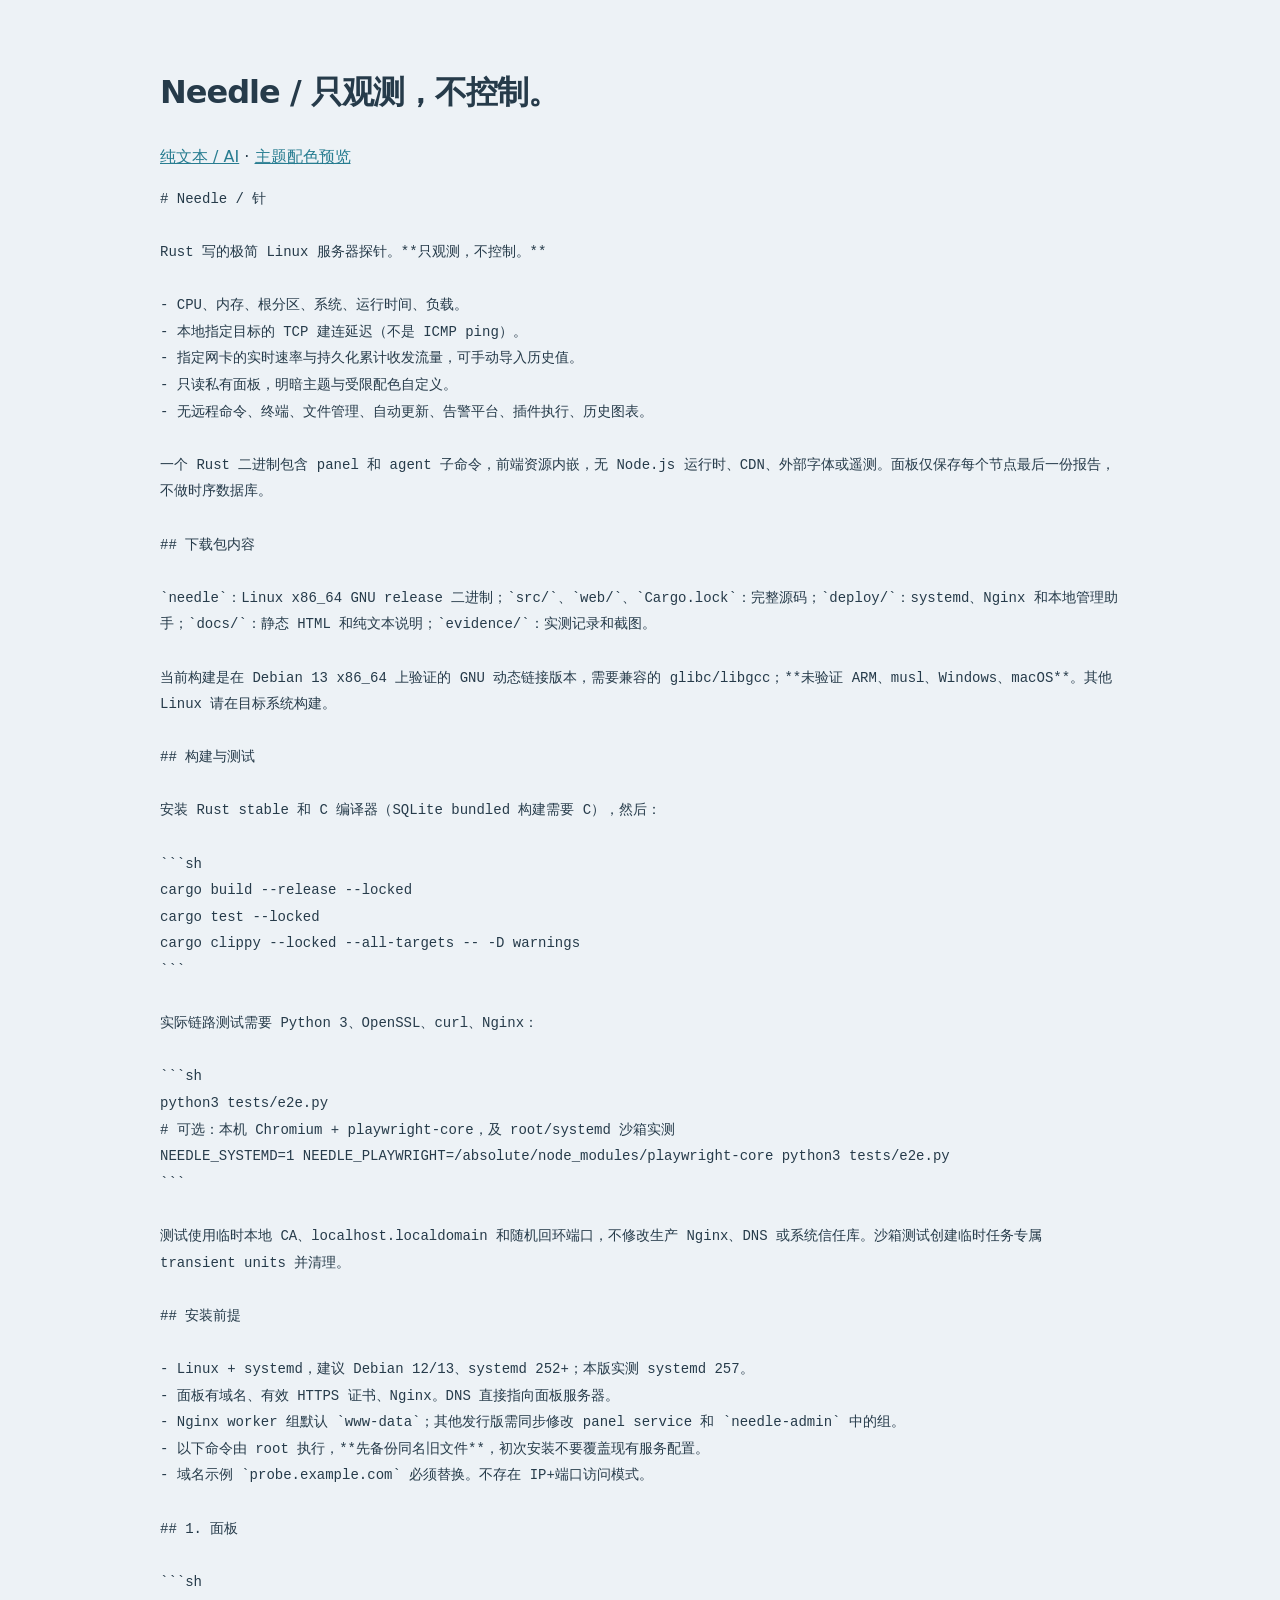
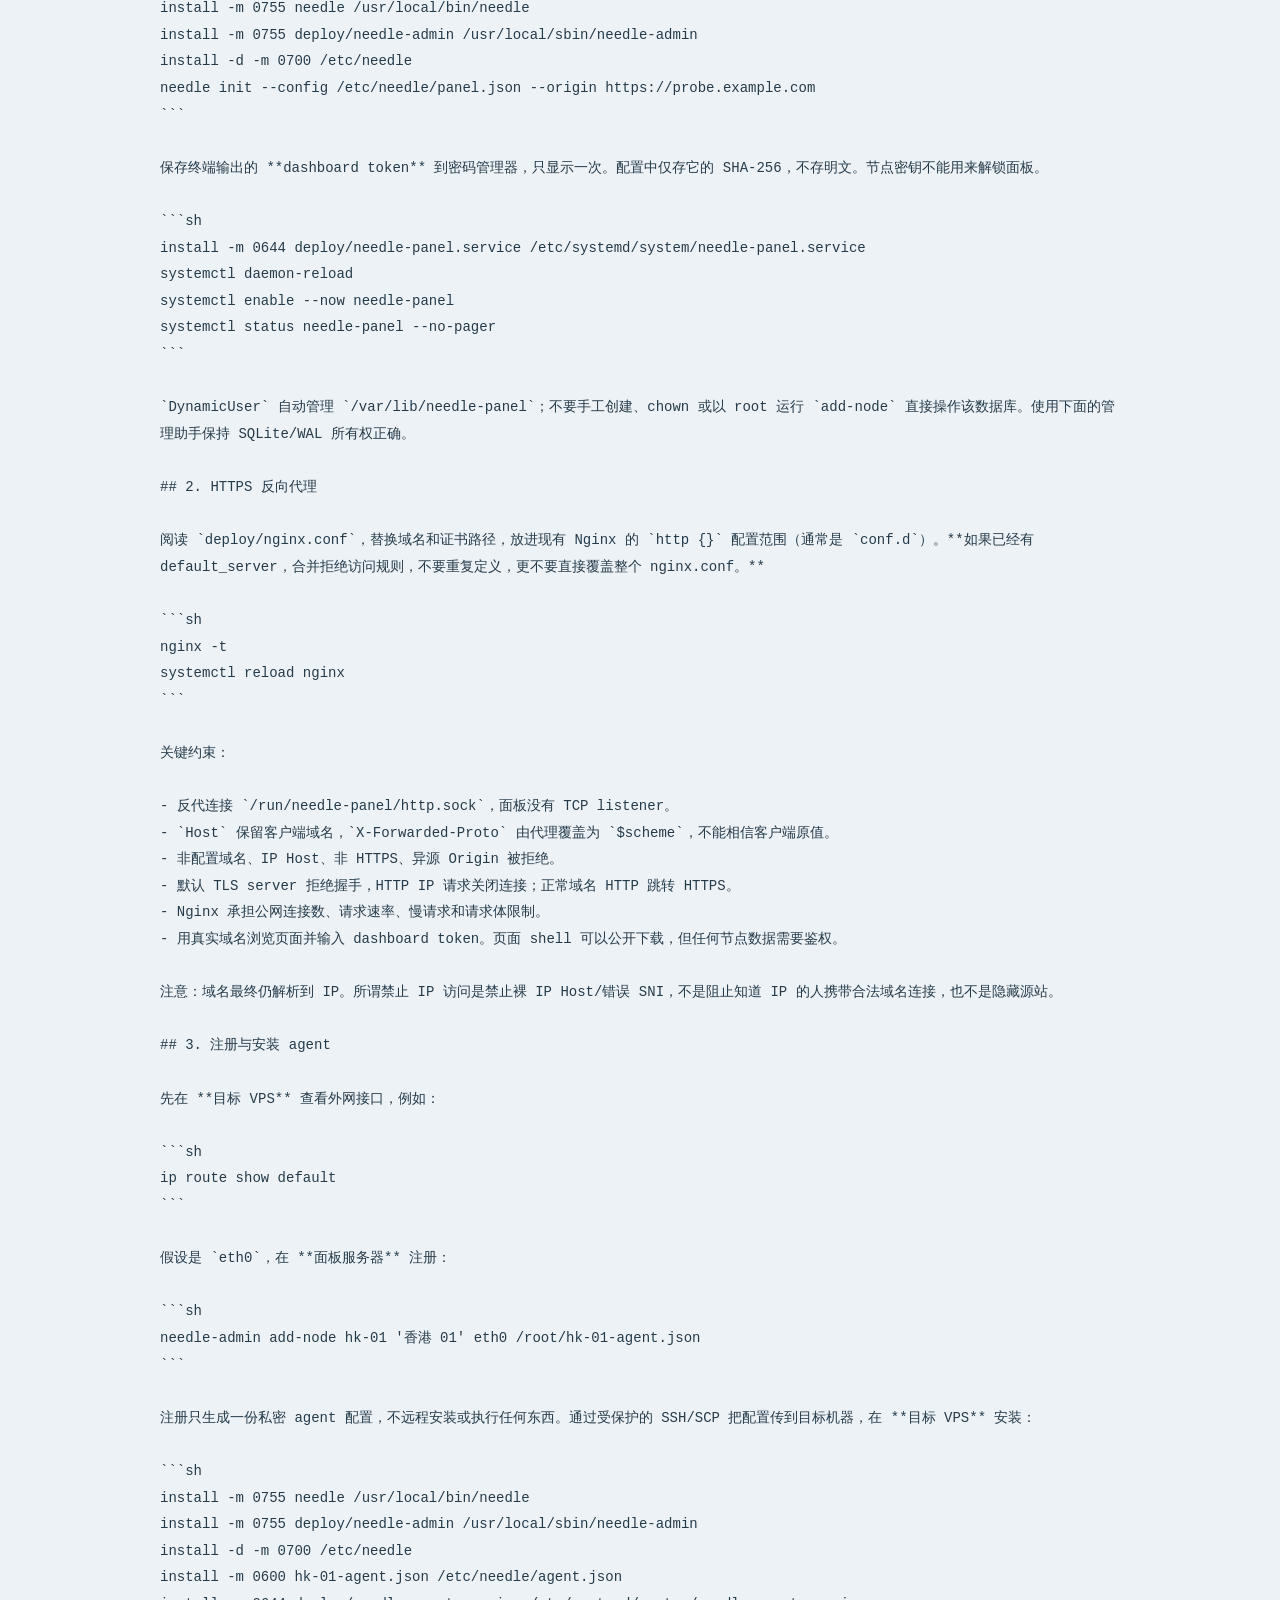
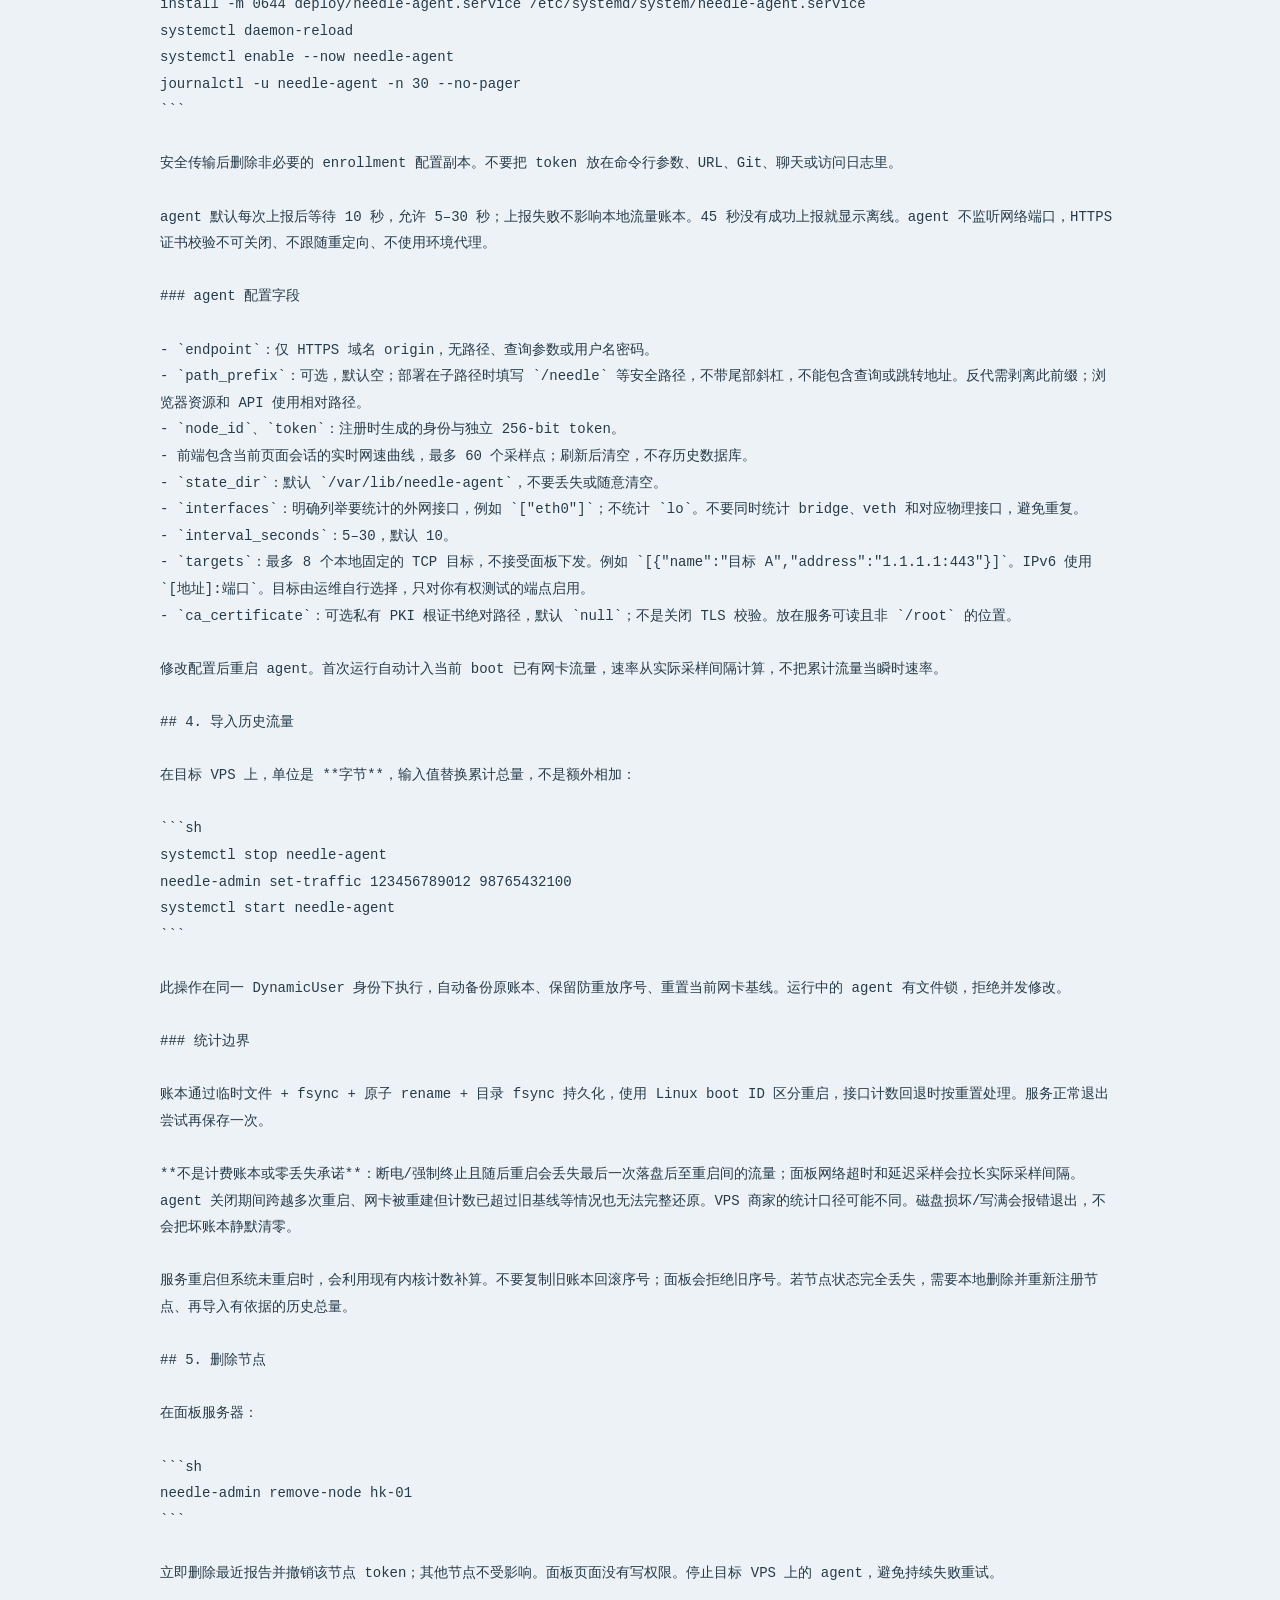
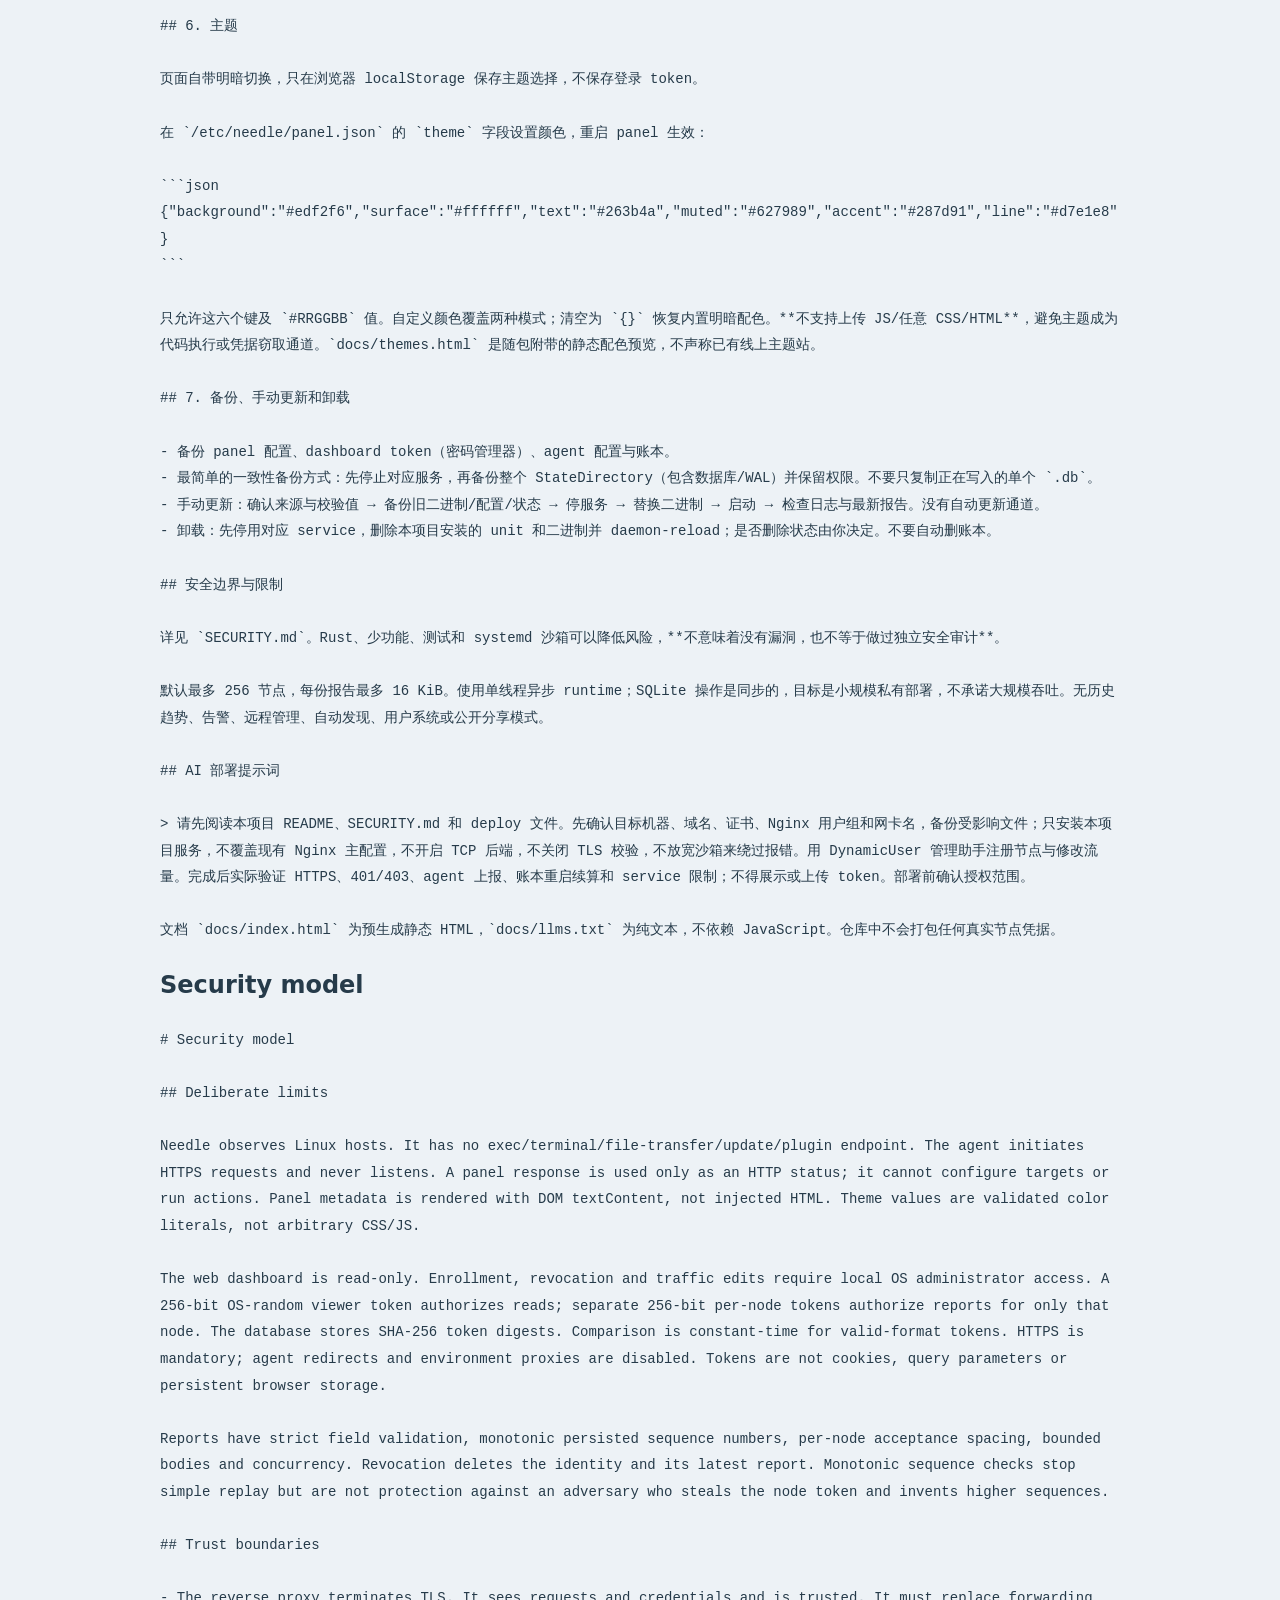
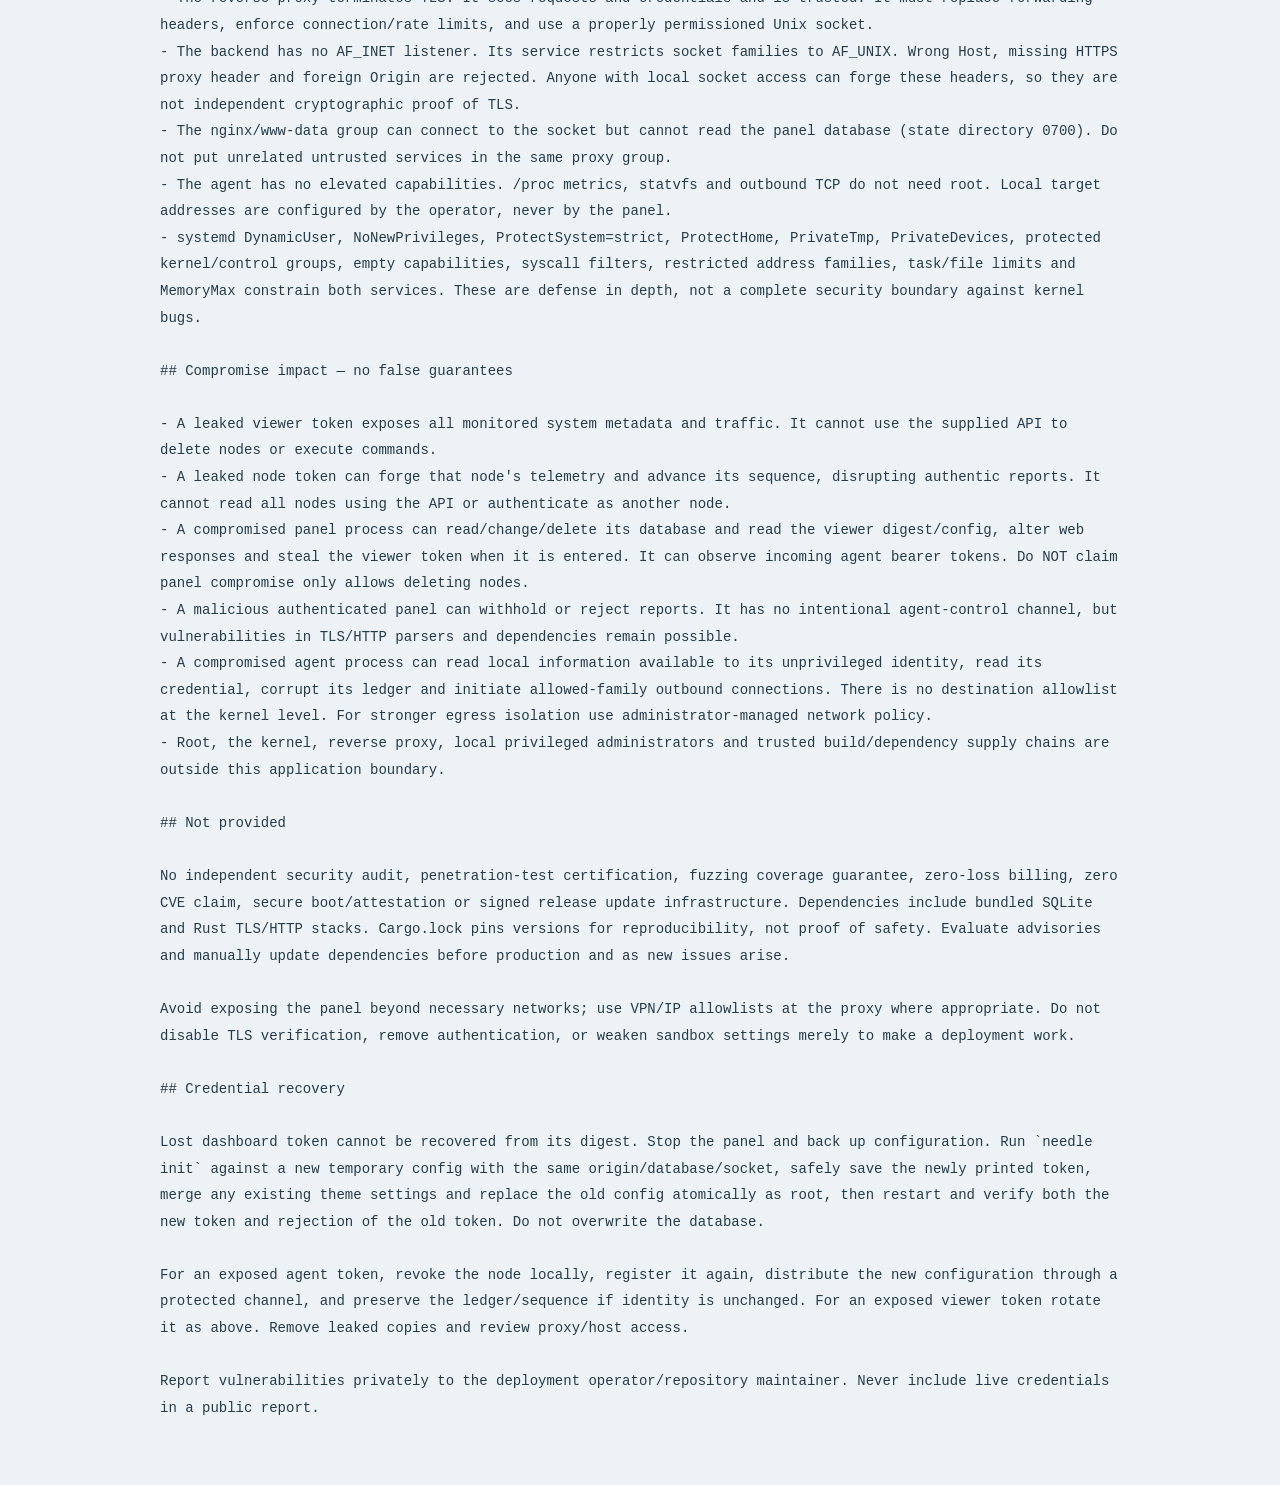
==== docs/index.html @ 9ba32860 "feat: build minimal Rust server monitoring panel and agent" ====
<!doctype html><html lang="zh-CN"><meta charset="utf-8"><meta name="viewport" content="width=device-width,initial-scale=1"><title>Needle / 文档</title><style>body{max-width:960px;margin:64px auto;padding:0 24px;background:#edf2f6;color:#263b4a;font:16px/1.8 system-ui}h1{letter-spacing:-1px}pre{white-space:pre-wrap;overflow-wrap:anywhere;font:14px/1.9 ui-monospace,monospace}a{color:#287d91}.palette{border:1px solid #d7e1e8;padding:24px;border-radius:12px;margin:24px 0}.swatches{display:flex;gap:8px;flex-wrap:wrap}.swatch{padding:20px;border-radius:6px;font:12px monospace}</style><h1>Needle / 只观测，不控制。</h1><nav><a href="llms.txt">纯文本 / AI</a> · <a href="themes.html">主题配色预览</a></nav><main><pre># Needle / 针

Rust 写的极简 Linux 服务器探针。**只观测，不控制。**

- CPU、内存、根分区、系统、运行时间、负载。
- 本地指定目标的 TCP 建连延迟（不是 ICMP ping）。
- 指定网卡的实时速率与持久化累计收发流量，可手动导入历史值。
- 只读私有面板，明暗主题与受限配色自定义。
- 无远程命令、终端、文件管理、自动更新、告警平台、插件执行、历史图表。

一个 Rust 二进制包含 panel 和 agent 子命令，前端资源内嵌，无 Node.js 运行时、CDN、外部字体或遥测。面板仅保存每个节点最后一份报告，不做时序数据库。

## 下载包内容

`needle`：Linux x86_64 GNU release 二进制；`src/`、`web/`、`Cargo.lock`：完整源码；`deploy/`：systemd、Nginx 和本地管理助手；`docs/`：静态 HTML 和纯文本说明；`evidence/`：实测记录和截图。

当前构建是在 Debian 13 x86_64 上验证的 GNU 动态链接版本，需要兼容的 glibc/libgcc；**未验证 ARM、musl、Windows、macOS**。其他 Linux 请在目标系统构建。

## 构建与测试

安装 Rust stable 和 C 编译器（SQLite bundled 构建需要 C），然后：

```sh
cargo build --release --locked
cargo test --locked
cargo clippy --locked --all-targets -- -D warnings
```

实际链路测试需要 Python 3、OpenSSL、curl、Nginx：

```sh
python3 tests/e2e.py
# 可选：本机 Chromium + playwright-core，及 root/systemd 沙箱实测
NEEDLE_SYSTEMD=1 NEEDLE_PLAYWRIGHT=/absolute/node_modules/playwright-core python3 tests/e2e.py
```

测试使用临时本地 CA、localhost.localdomain 和随机回环端口，不修改生产 Nginx、DNS 或系统信任库。沙箱测试创建临时任务专属 transient units 并清理。

## 安装前提

- Linux + systemd，建议 Debian 12/13、systemd 252+；本版实测 systemd 257。
- 面板有域名、有效 HTTPS 证书、Nginx。DNS 直接指向面板服务器。
- Nginx worker 组默认 `www-data`；其他发行版需同步修改 panel service 和 `needle-admin` 中的组。
- 以下命令由 root 执行，**先备份同名旧文件**，初次安装不要覆盖现有服务配置。
- 域名示例 `probe.example.com` 必须替换。不存在 IP+端口访问模式。

## 1. 面板

```sh
install -m 0755 needle /usr/local/bin/needle
install -m 0755 deploy/needle-admin /usr/local/sbin/needle-admin
install -d -m 0700 /etc/needle
needle init --config /etc/needle/panel.json --origin https://probe.example.com
```

保存终端输出的 **dashboard token** 到密码管理器，只显示一次。配置中仅存它的 SHA-256，不存明文。节点密钥不能用来解锁面板。

```sh
install -m 0644 deploy/needle-panel.service /etc/systemd/system/needle-panel.service
systemctl daemon-reload
systemctl enable --now needle-panel
systemctl status needle-panel --no-pager
```

`DynamicUser` 自动管理 `/var/lib/needle-panel`；不要手工创建、chown 或以 root 运行 `add-node` 直接操作该数据库。使用下面的管理助手保持 SQLite/WAL 所有权正确。

## 2. HTTPS 反向代理

阅读 `deploy/nginx.conf`，替换域名和证书路径，放进现有 Nginx 的 `http {}` 配置范围（通常是 `conf.d`）。**如果已经有 default_server，合并拒绝访问规则，不要重复定义，更不要直接覆盖整个 nginx.conf。**

```sh
nginx -t
systemctl reload nginx
```

关键约束：

- 反代连接 `/run/needle-panel/http.sock`，面板没有 TCP listener。
- `Host` 保留客户端域名，`X-Forwarded-Proto` 由代理覆盖为 `$scheme`，不能相信客户端原值。
- 非配置域名、IP Host、非 HTTPS、异源 Origin 被拒绝。
- 默认 TLS server 拒绝握手，HTTP IP 请求关闭连接；正常域名 HTTP 跳转 HTTPS。
- Nginx 承担公网连接数、请求速率、慢请求和请求体限制。
- 用真实域名浏览页面并输入 dashboard token。页面 shell 可以公开下载，但任何节点数据需要鉴权。

注意：域名最终仍解析到 IP。所谓禁止 IP 访问是禁止裸 IP Host/错误 SNI，不是阻止知道 IP 的人携带合法域名连接，也不是隐藏源站。

## 3. 注册与安装 agent

先在 **目标 VPS** 查看外网接口，例如：

```sh
ip route show default
```

假设是 `eth0`，在 **面板服务器** 注册：

```sh
needle-admin add-node hk-01 &#x27;香港 01&#x27; eth0 /root/hk-01-agent.json
```

注册只生成一份私密 agent 配置，不远程安装或执行任何东西。通过受保护的 SSH/SCP 把配置传到目标机器，在 **目标 VPS** 安装：

```sh
install -m 0755 needle /usr/local/bin/needle
install -m 0755 deploy/needle-admin /usr/local/sbin/needle-admin
install -d -m 0700 /etc/needle
install -m 0600 hk-01-agent.json /etc/needle/agent.json
install -m 0644 deploy/needle-agent.service /etc/systemd/system/needle-agent.service
systemctl daemon-reload
systemctl enable --now needle-agent
journalctl -u needle-agent -n 30 --no-pager
```

安全传输后删除非必要的 enrollment 配置副本。不要把 token 放在命令行参数、URL、Git、聊天或访问日志里。

agent 默认每次上报后等待 10 秒，允许 5–30 秒；上报失败不影响本地流量账本。45 秒没有成功上报就显示离线。agent 不监听网络端口，HTTPS 证书校验不可关闭、不跟随重定向、不使用环境代理。

### agent 配置字段

- `endpoint`：仅 HTTPS 域名 origin，无路径、查询参数或用户名密码。
- `path_prefix`：可选，默认空；部署在子路径时填写 `/needle` 等安全路径，不带尾部斜杠，不能包含查询或跳转地址。反代需剥离此前缀；浏览器资源和 API 使用相对路径。
- `node_id`、`token`：注册时生成的身份与独立 256-bit token。
- 前端包含当前页面会话的实时网速曲线，最多 60 个采样点；刷新后清空，不存历史数据库。
- `state_dir`：默认 `/var/lib/needle-agent`，不要丢失或随意清空。
- `interfaces`：明确列举要统计的外网接口，例如 `[&quot;eth0&quot;]`；不统计 `lo`。不要同时统计 bridge、veth 和对应物理接口，避免重复。
- `interval_seconds`：5–30，默认 10。
- `targets`：最多 8 个本地固定的 TCP 目标，不接受面板下发。例如 `[{&quot;name&quot;:&quot;目标 A&quot;,&quot;address&quot;:&quot;1.1.1.1:443&quot;}]`。IPv6 使用 `[地址]:端口`。目标由运维自行选择，只对你有权测试的端点启用。
- `ca_certificate`：可选私有 PKI 根证书绝对路径，默认 `null`；不是关闭 TLS 校验。放在服务可读且非 `/root` 的位置。

修改配置后重启 agent。首次运行自动计入当前 boot 已有网卡流量，速率从实际采样间隔计算，不把累计流量当瞬时速率。

## 4. 导入历史流量

在目标 VPS 上，单位是 **字节**，输入值替换累计总量，不是额外相加：

```sh
systemctl stop needle-agent
needle-admin set-traffic 123456789012 98765432100
systemctl start needle-agent
```

此操作在同一 DynamicUser 身份下执行，自动备份原账本、保留防重放序号、重置当前网卡基线。运行中的 agent 有文件锁，拒绝并发修改。

### 统计边界

账本通过临时文件 + fsync + 原子 rename + 目录 fsync 持久化，使用 Linux boot ID 区分重启，接口计数回退时按重置处理。服务正常退出尝试再保存一次。

**不是计费账本或零丢失承诺**：断电/强制终止且随后重启会丢失最后一次落盘后至重启间的流量；面板网络超时和延迟采样会拉长实际采样间隔。agent 关闭期间跨越多次重启、网卡被重建但计数已超过旧基线等情况也无法完整还原。VPS 商家的统计口径可能不同。磁盘损坏/写满会报错退出，不会把坏账本静默清零。

服务重启但系统未重启时，会利用现有内核计数补算。不要复制旧账本回滚序号；面板会拒绝旧序号。若节点状态完全丢失，需要本地删除并重新注册节点、再导入有依据的历史总量。

## 5. 删除节点

在面板服务器：

```sh
needle-admin remove-node hk-01
```

立即删除最近报告并撤销该节点 token；其他节点不受影响。面板页面没有写权限。停止目标 VPS 上的 agent，避免持续失败重试。

## 6. 主题

页面自带明暗切换，只在浏览器 localStorage 保存主题选择，不保存登录 token。

在 `/etc/needle/panel.json` 的 `theme` 字段设置颜色，重启 panel 生效：

```json
{&quot;background&quot;:&quot;#edf2f6&quot;,&quot;surface&quot;:&quot;#ffffff&quot;,&quot;text&quot;:&quot;#263b4a&quot;,&quot;muted&quot;:&quot;#627989&quot;,&quot;accent&quot;:&quot;#287d91&quot;,&quot;line&quot;:&quot;#d7e1e8&quot;}
```

只允许这六个键及 `#RRGGBB` 值。自定义颜色覆盖两种模式；清空为 `{}` 恢复内置明暗配色。**不支持上传 JS/任意 CSS/HTML**，避免主题成为代码执行或凭据窃取通道。`docs/themes.html` 是随包附带的静态配色预览，不声称已有线上主题站。

## 7. 备份、手动更新和卸载

- 备份 panel 配置、dashboard token（密码管理器）、agent 配置与账本。
- 最简单的一致性备份方式：先停止对应服务，再备份整个 StateDirectory（包含数据库/WAL）并保留权限。不要只复制正在写入的单个 `.db`。
- 手动更新：确认来源与校验值 → 备份旧二进制/配置/状态 → 停服务 → 替换二进制 → 启动 → 检查日志与最新报告。没有自动更新通道。
- 卸载：先停用对应 service，删除本项目安装的 unit 和二进制并 daemon-reload；是否删除状态由你决定。不要自动删账本。

## 安全边界与限制

详见 `SECURITY.md`。Rust、少功能、测试和 systemd 沙箱可以降低风险，**不意味着没有漏洞，也不等于做过独立安全审计**。

默认最多 256 节点，每份报告最多 16 KiB。使用单线程异步 runtime；SQLite 操作是同步的，目标是小规模私有部署，不承诺大规模吞吐。无历史趋势、告警、远程管理、自动发现、用户系统或公开分享模式。

## AI 部署提示词

&gt; 请先阅读本项目 README、SECURITY.md 和 deploy 文件。先确认目标机器、域名、证书、Nginx 用户组和网卡名，备份受影响文件；只安装本项目服务，不覆盖现有 Nginx 主配置，不开启 TCP 后端，不关闭 TLS 校验，不放宽沙箱来绕过报错。用 DynamicUser 管理助手注册节点与修改流量。完成后实际验证 HTTPS、401/403、agent 上报、账本重启续算和 service 限制；不得展示或上传 token。部署前确认授权范围。

文档 `docs/index.html` 为预生成静态 HTML，`docs/llms.txt` 为纯文本，不依赖 JavaScript。仓库中不会打包任何真实节点凭据。
</pre><h2>Security model</h2><pre># Security model

## Deliberate limits

Needle observes Linux hosts. It has no exec/terminal/file-transfer/update/plugin endpoint. The agent initiates HTTPS requests and never listens. A panel response is used only as an HTTP status; it cannot configure targets or run actions. Panel metadata is rendered with DOM textContent, not injected HTML. Theme values are validated color literals, not arbitrary CSS/JS.

The web dashboard is read-only. Enrollment, revocation and traffic edits require local OS administrator access. A 256-bit OS-random viewer token authorizes reads; separate 256-bit per-node tokens authorize reports for only that node. The database stores SHA-256 token digests. Comparison is constant-time for valid-format tokens. HTTPS is mandatory; agent redirects and environment proxies are disabled. Tokens are not cookies, query parameters or persistent browser storage.

Reports have strict field validation, monotonic persisted sequence numbers, per-node acceptance spacing, bounded bodies and concurrency. Revocation deletes the identity and its latest report. Monotonic sequence checks stop simple replay but are not protection against an adversary who steals the node token and invents higher sequences.

## Trust boundaries

- The reverse proxy terminates TLS. It sees requests and credentials and is trusted. It must replace forwarding headers, enforce connection/rate limits, and use a properly permissioned Unix socket.
- The backend has no AF_INET listener. Its service restricts socket families to AF_UNIX. Wrong Host, missing HTTPS proxy header and foreign Origin are rejected. Anyone with local socket access can forge these headers, so they are not independent cryptographic proof of TLS.
- The nginx/www-data group can connect to the socket but cannot read the panel database (state directory 0700). Do not put unrelated untrusted services in the same proxy group.
- The agent has no elevated capabilities. /proc metrics, statvfs and outbound TCP do not need root. Local target addresses are configured by the operator, never by the panel.
- systemd DynamicUser, NoNewPrivileges, ProtectSystem=strict, ProtectHome, PrivateTmp, PrivateDevices, protected kernel/control groups, empty capabilities, syscall filters, restricted address families, task/file limits and MemoryMax constrain both services. These are defense in depth, not a complete security boundary against kernel bugs.

## Compromise impact — no false guarantees

- A leaked viewer token exposes all monitored system metadata and traffic. It cannot use the supplied API to delete nodes or execute commands.
- A leaked node token can forge that node&#x27;s telemetry and advance its sequence, disrupting authentic reports. It cannot read all nodes using the API or authenticate as another node.
- A compromised panel process can read/change/delete its database and read the viewer digest/config, alter web responses and steal the viewer token when it is entered. It can observe incoming agent bearer tokens. Do NOT claim panel compromise only allows deleting nodes.
- A malicious authenticated panel can withhold or reject reports. It has no intentional agent-control channel, but vulnerabilities in TLS/HTTP parsers and dependencies remain possible.
- A compromised agent process can read local information available to its unprivileged identity, read its credential, corrupt its ledger and initiate allowed-family outbound connections. There is no destination allowlist at the kernel level. For stronger egress isolation use administrator-managed network policy.
- Root, the kernel, reverse proxy, local privileged administrators and trusted build/dependency supply chains are outside this application boundary.

## Not provided

No independent security audit, penetration-test certification, fuzzing coverage guarantee, zero-loss billing, zero CVE claim, secure boot/attestation or signed release update infrastructure. Dependencies include bundled SQLite and Rust TLS/HTTP stacks. Cargo.lock pins versions for reproducibility, not proof of safety. Evaluate advisories and manually update dependencies before production and as new issues arise.

Avoid exposing the panel beyond necessary networks; use VPN/IP allowlists at the proxy where appropriate. Do not disable TLS verification, remove authentication, or weaken sandbox settings merely to make a deployment work.

## Credential recovery

Lost dashboard token cannot be recovered from its digest. Stop the panel and back up configuration. Run `needle init` against a new temporary config with the same origin/database/socket, safely save the newly printed token, merge any existing theme settings and replace the old config atomically as root, then restart and verify both the new token and rejection of the old token. Do not overwrite the database.

For an exposed agent token, revoke the node locally, register it again, distribute the new configuration through a protected channel, and preserve the ledger/sequence if identity is unchanged. For an exposed viewer token rotate it as above. Remove leaked copies and review proxy/host access.

Report vulnerabilities privately to the deployment operator/repository maintainer. Never include live credentials in a public report.
</pre></main></html>
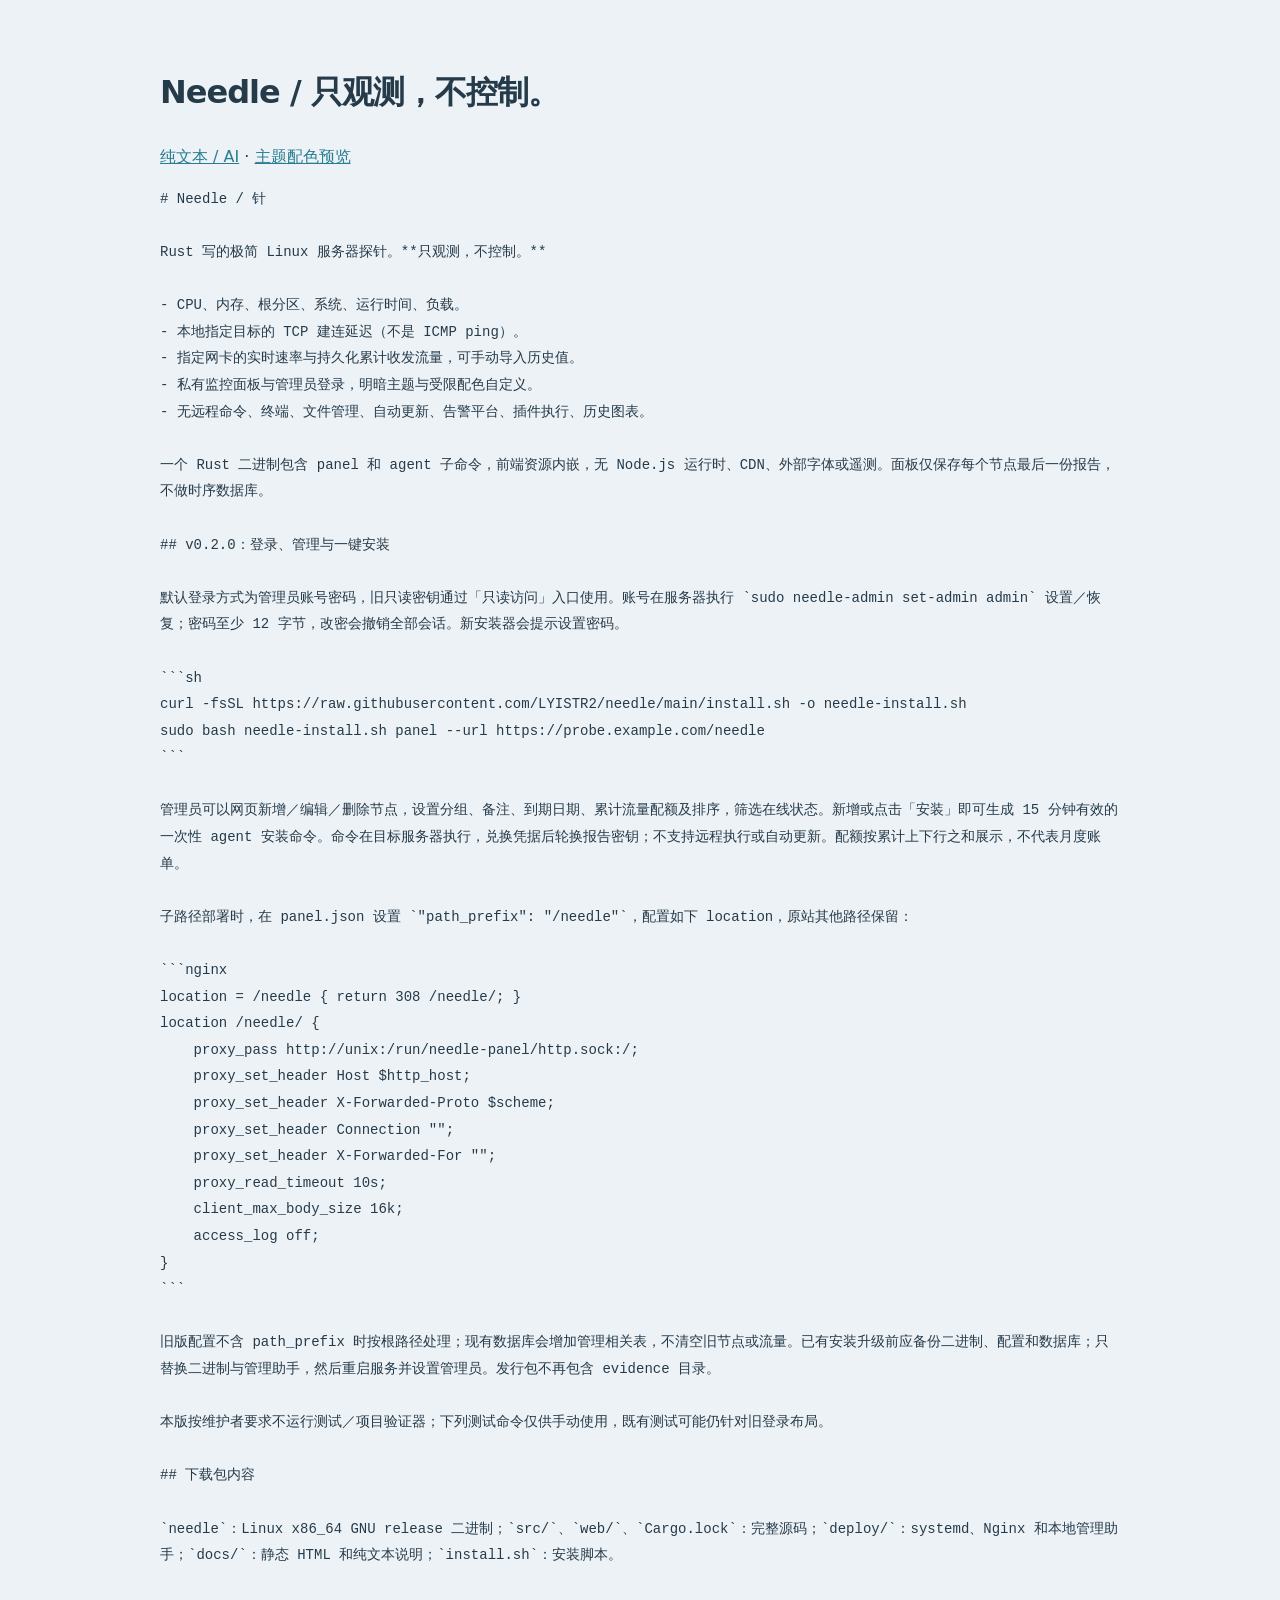
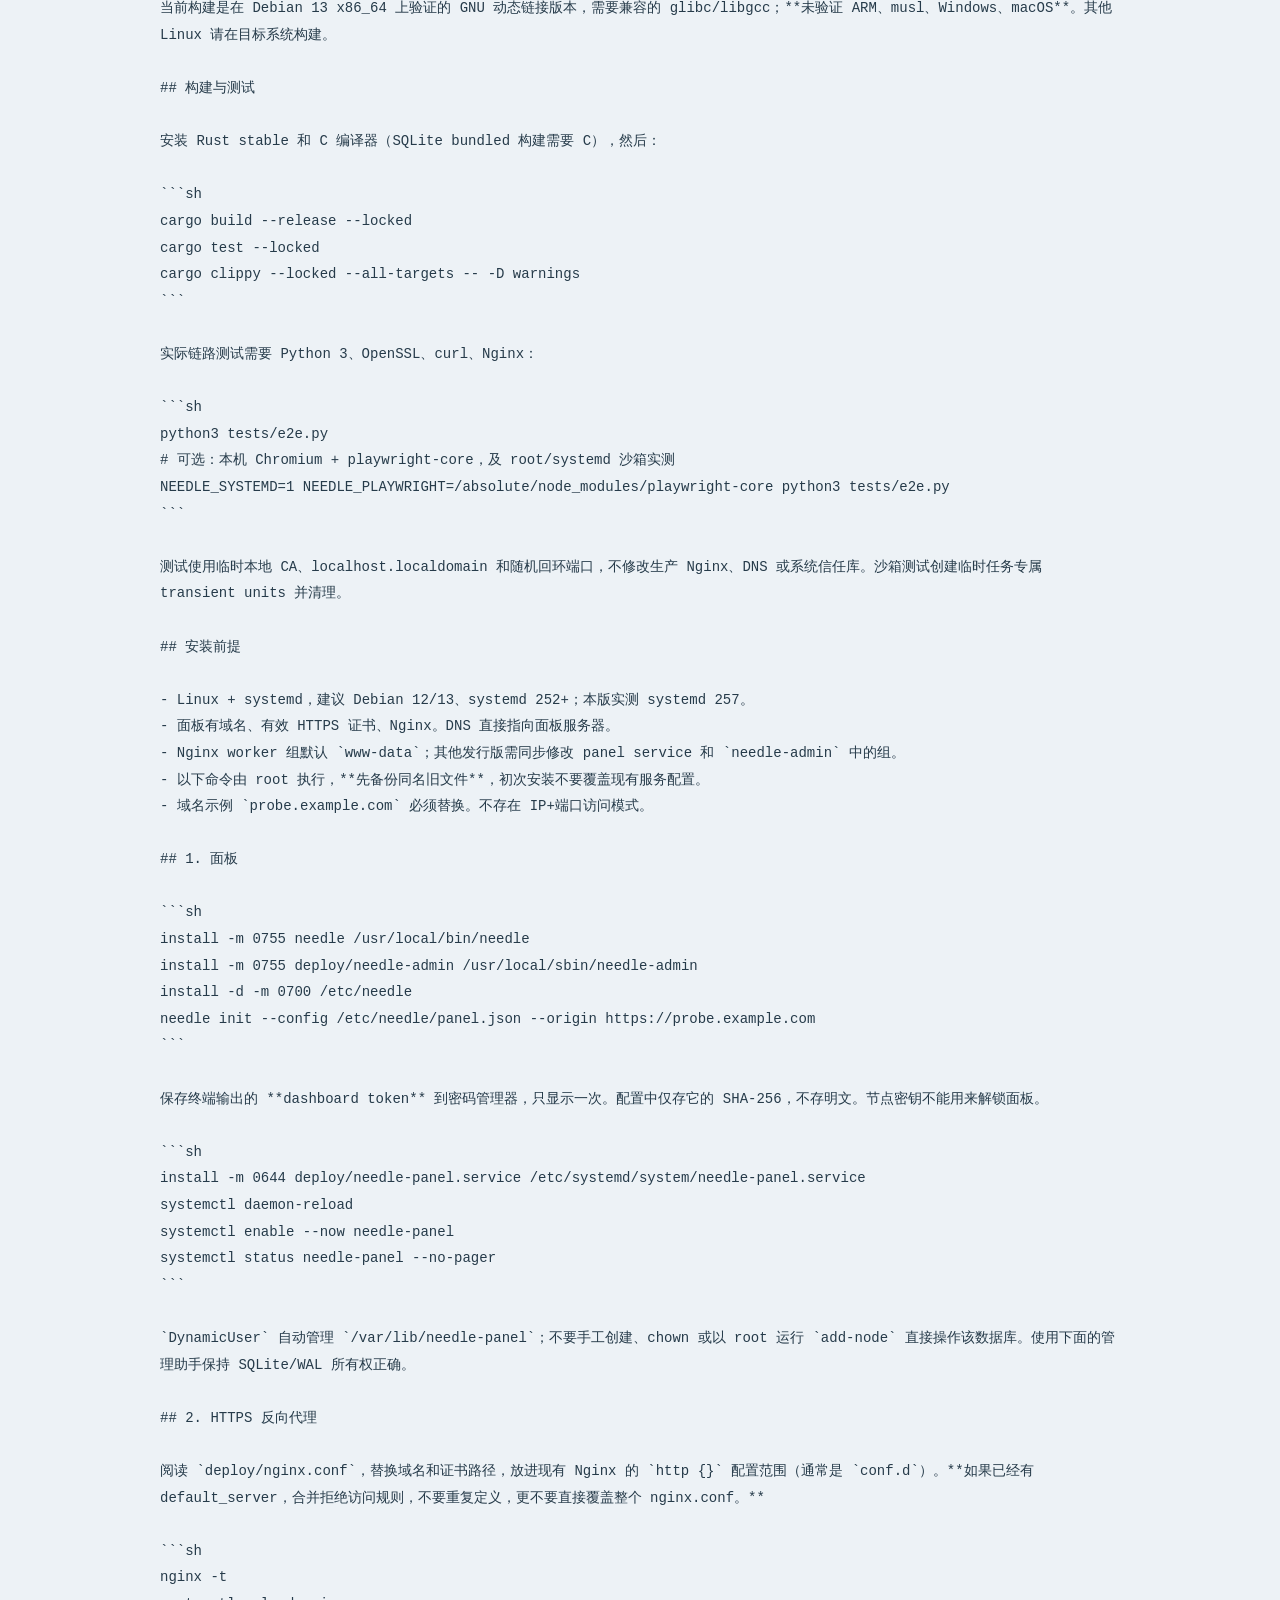
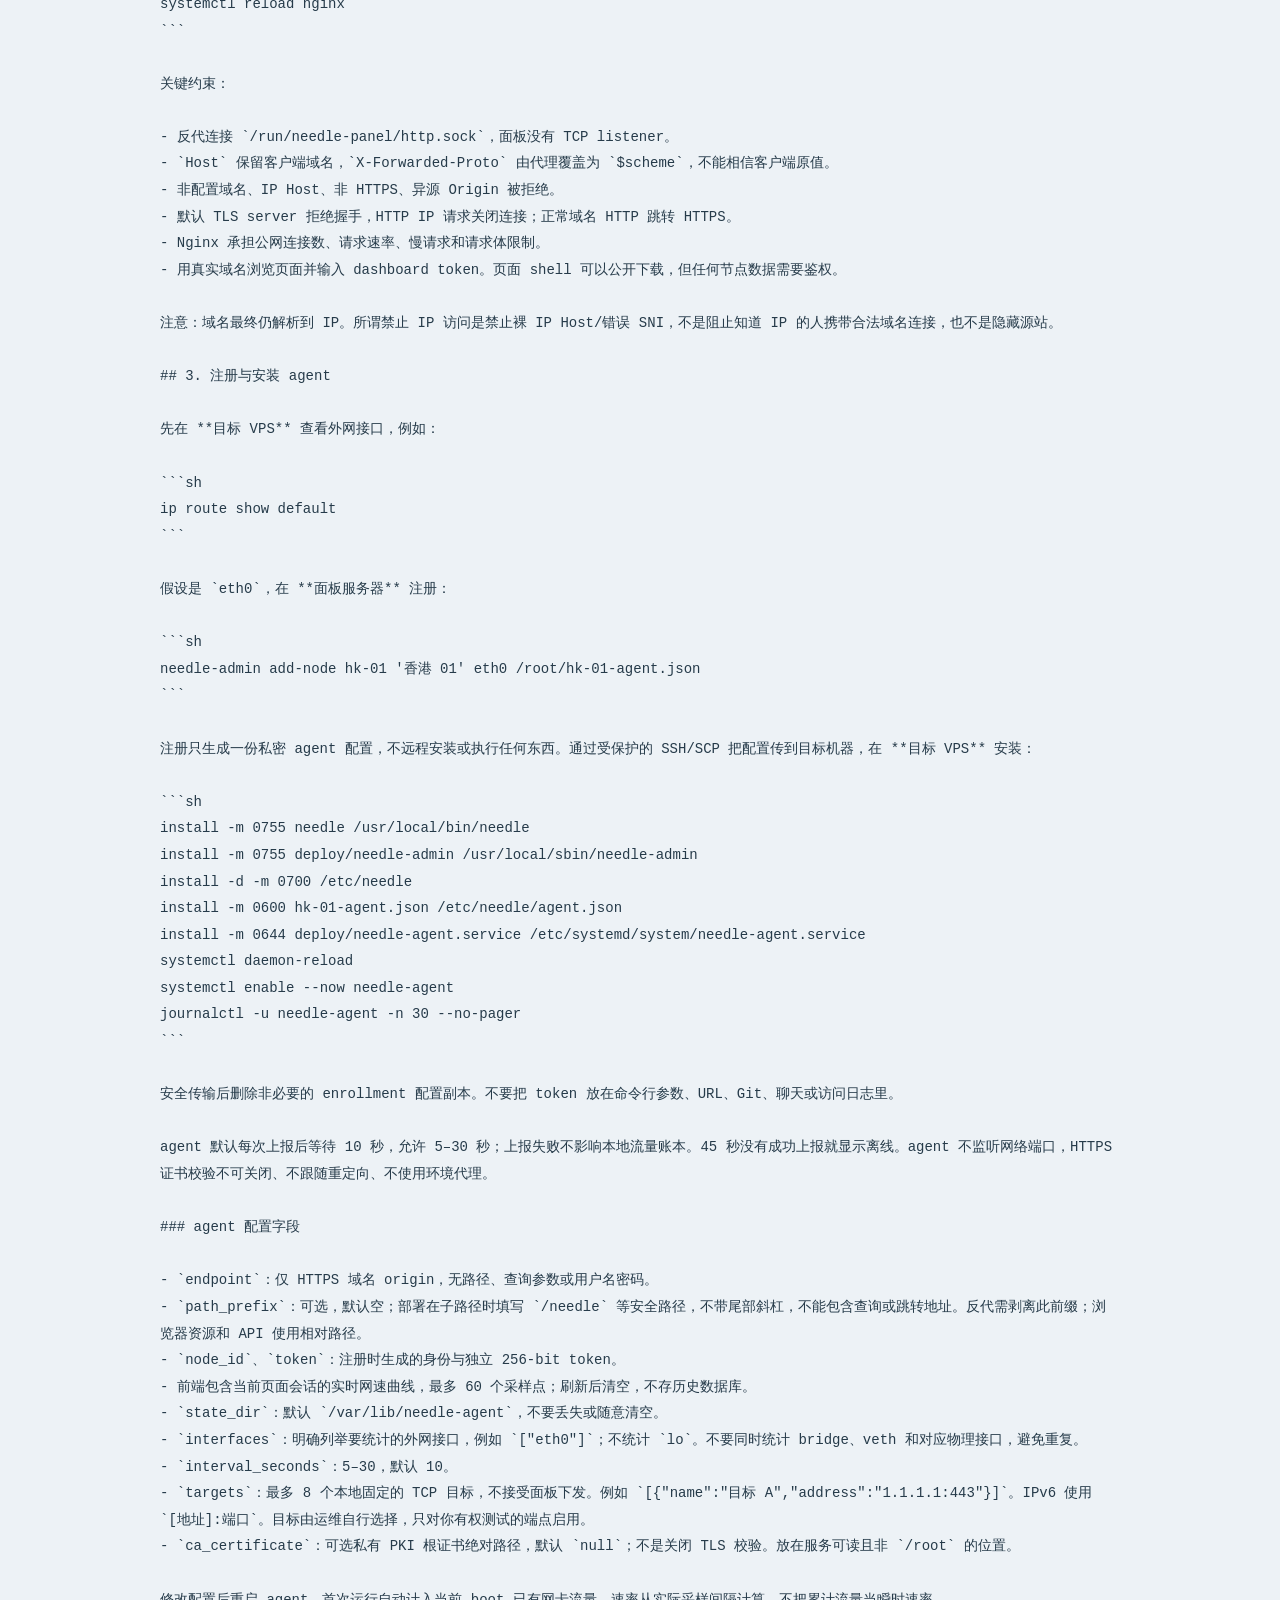
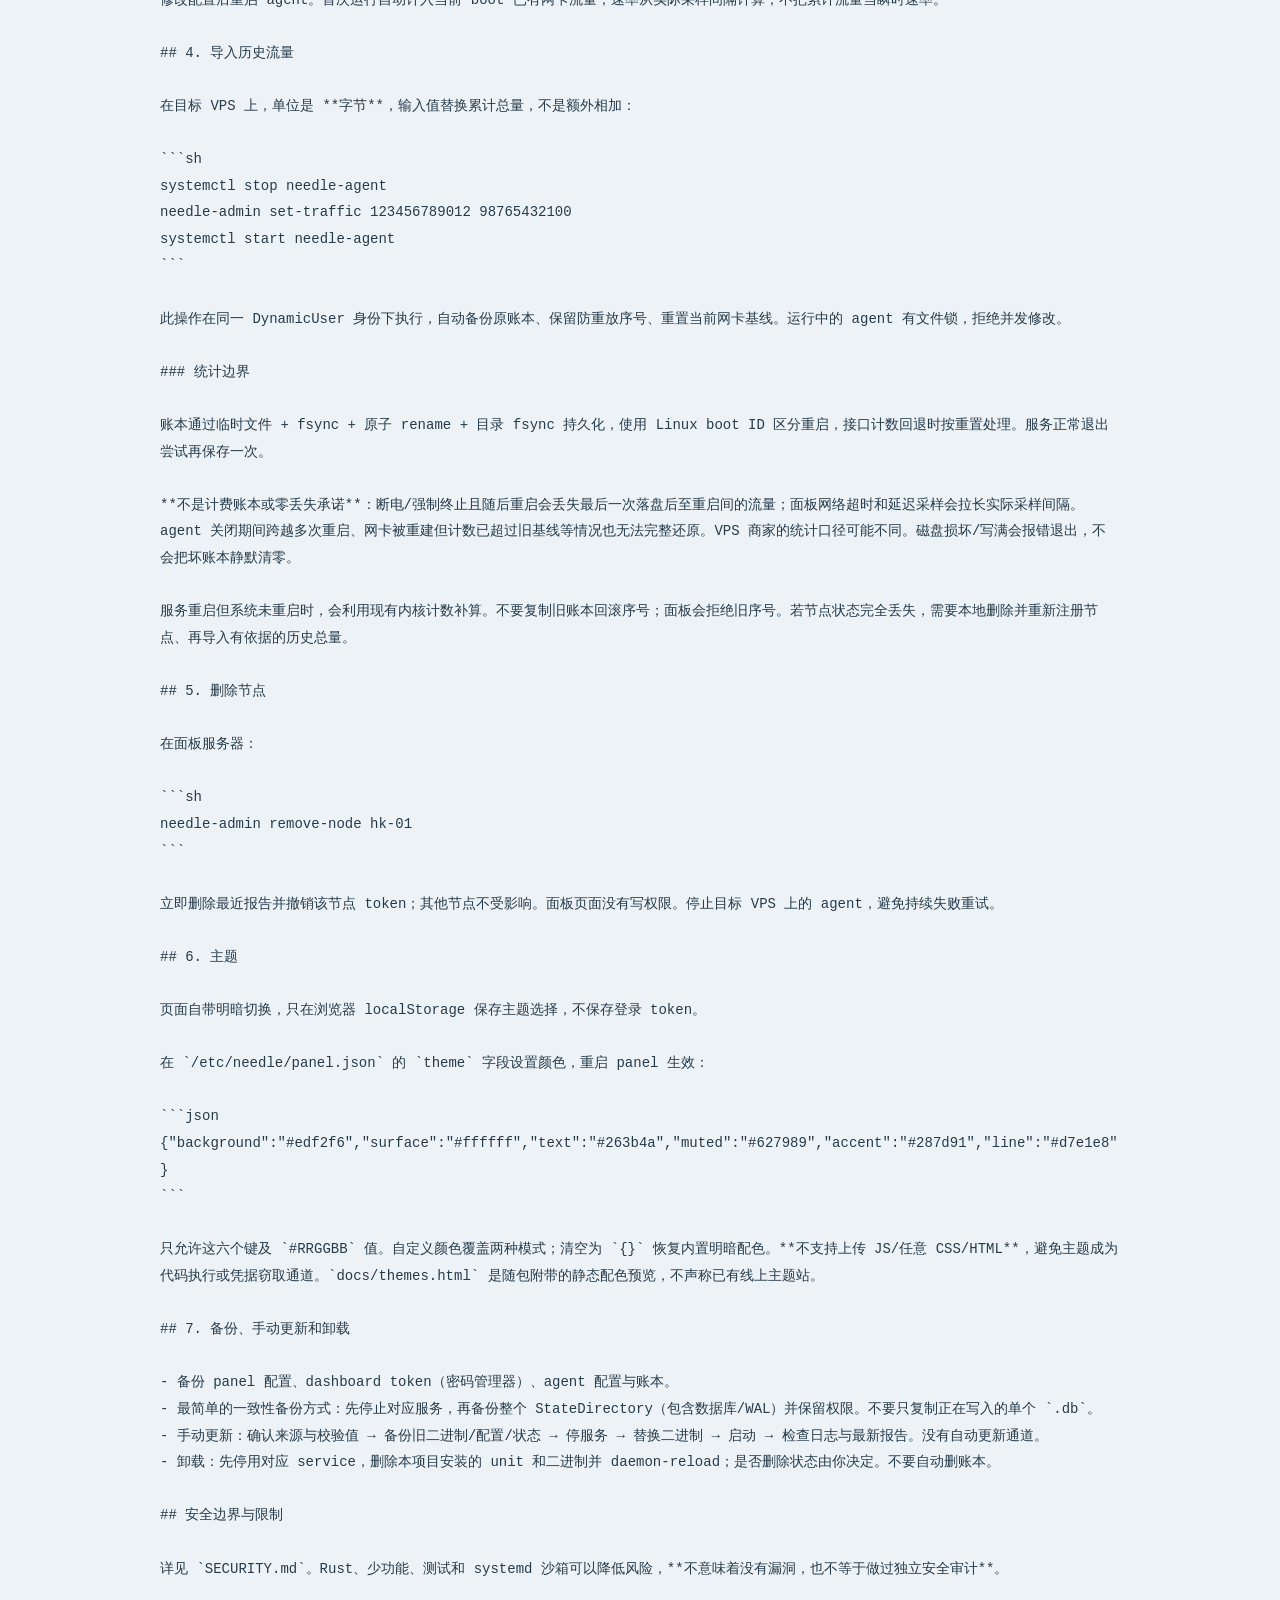
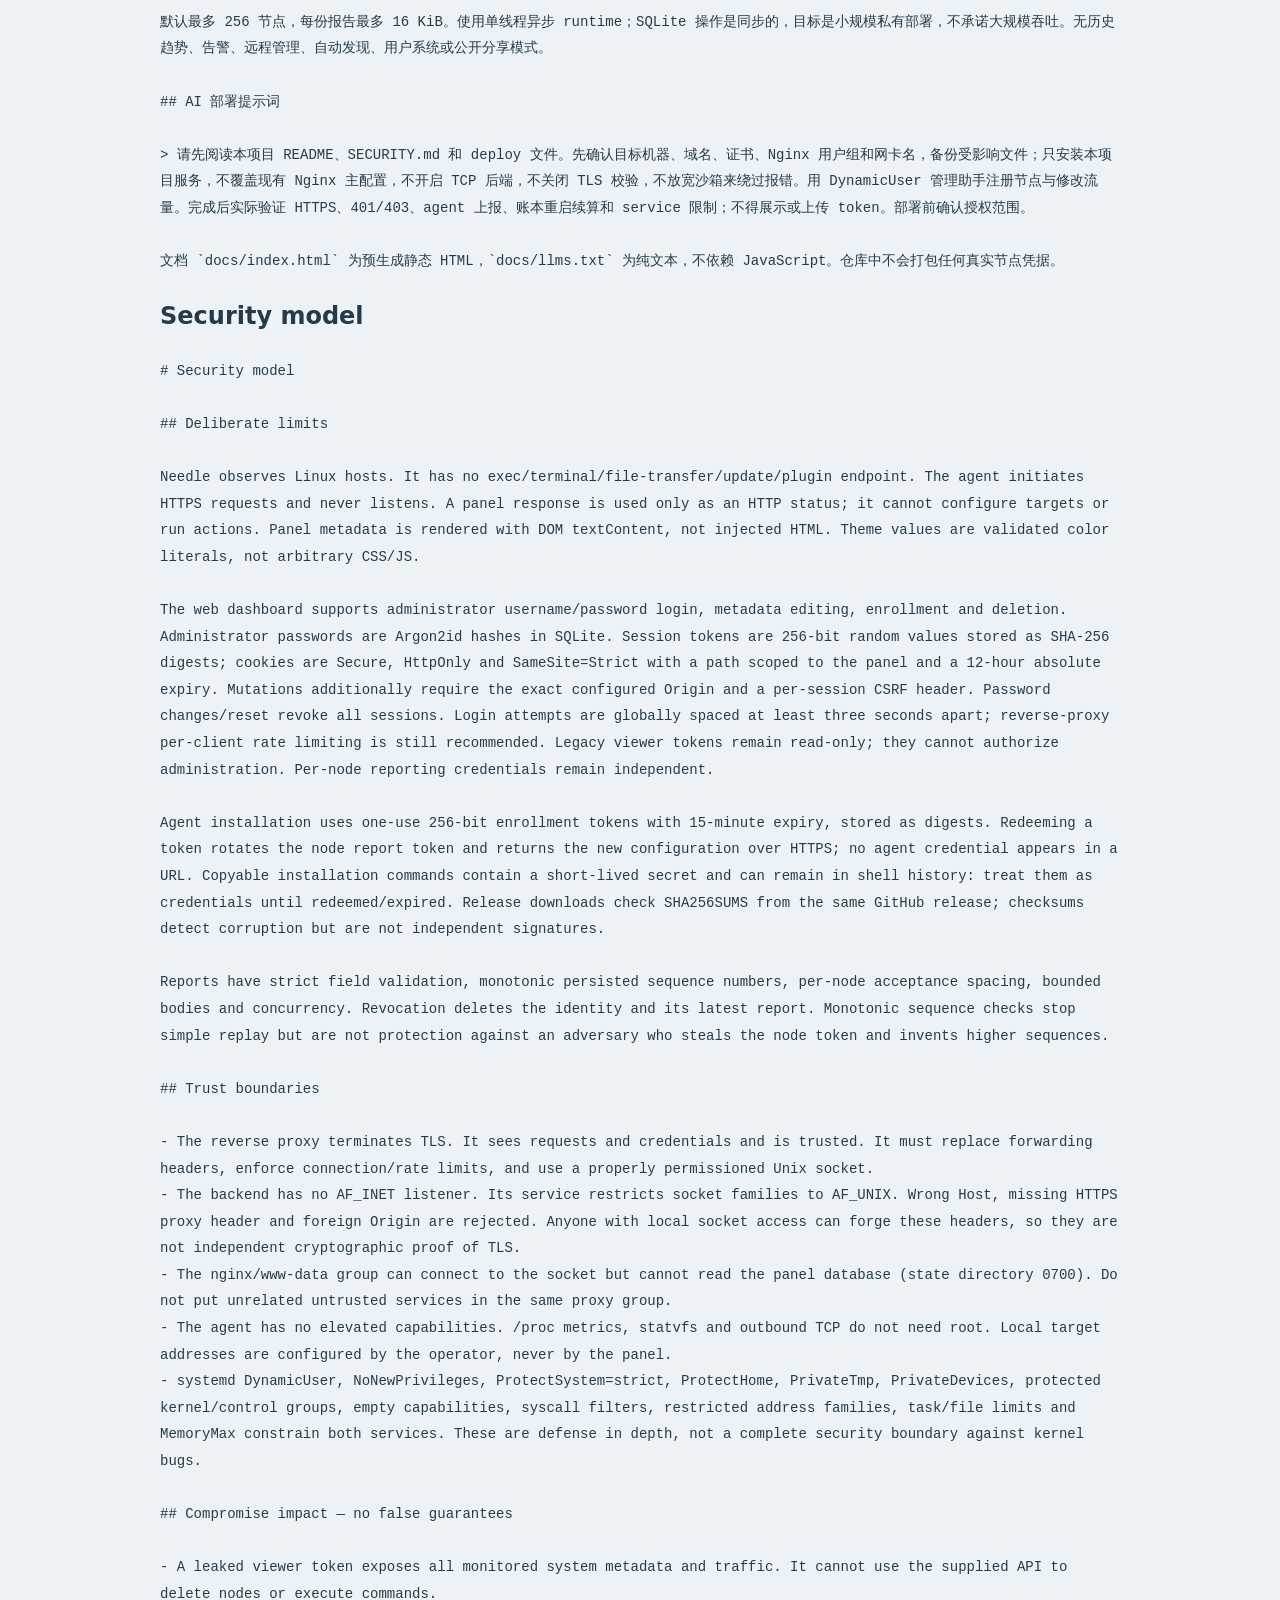
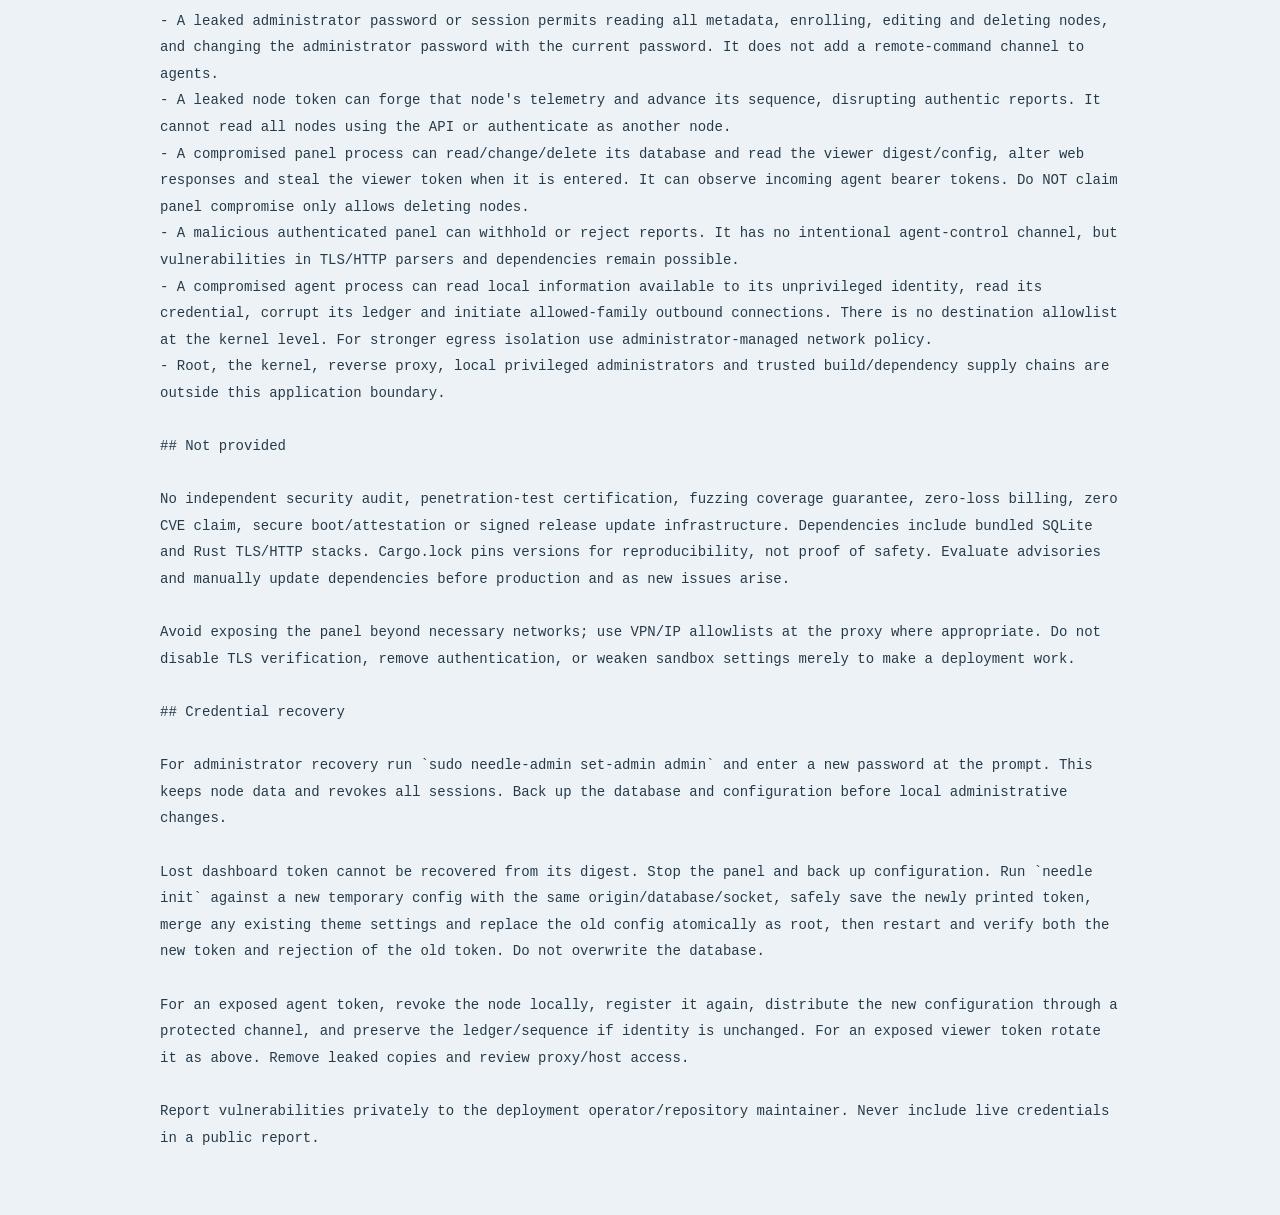
==== commit 00f7659a: "feat: add admin sessions, web node management and one-command installers" ====
--- a/docs/index.html
+++ b/docs/index.html
@@ -5,14 +5,45 @@
 - CPU、内存、根分区、系统、运行时间、负载。
 - 本地指定目标的 TCP 建连延迟（不是 ICMP ping）。
 - 指定网卡的实时速率与持久化累计收发流量，可手动导入历史值。
-- 只读私有面板，明暗主题与受限配色自定义。
+- 私有监控面板与管理员登录，明暗主题与受限配色自定义。
 - 无远程命令、终端、文件管理、自动更新、告警平台、插件执行、历史图表。
 
 一个 Rust 二进制包含 panel 和 agent 子命令，前端资源内嵌，无 Node.js 运行时、CDN、外部字体或遥测。面板仅保存每个节点最后一份报告，不做时序数据库。
 
+## v0.2.0：登录、管理与一键安装
+
+默认登录方式为管理员账号密码，旧只读密钥通过「只读访问」入口使用。账号在服务器执行 `sudo needle-admin set-admin admin` 设置／恢复；密码至少 12 字节，改密会撤销全部会话。新安装器会提示设置密码。
+
+```sh
+curl -fsSL https://raw.githubusercontent.com/LYISTR2/needle/main/install.sh -o needle-install.sh
+sudo bash needle-install.sh panel --url https://probe.example.com/needle
+```
+
+管理员可以网页新增／编辑／删除节点，设置分组、备注、到期日期、累计流量配额及排序，筛选在线状态。新增或点击「安装」即可生成 15 分钟有效的一次性 agent 安装命令。命令在目标服务器执行，兑换凭据后轮换报告密钥；不支持远程执行或自动更新。配额按累计上下行之和展示，不代表月度账单。
+
+子路径部署时，在 panel.json 设置 `&quot;path_prefix&quot;: &quot;/needle&quot;`，配置如下 location，原站其他路径保留：
+
+```nginx
+location = /needle { return 308 /needle/; }
+location /needle/ {
+    proxy_pass http://unix:/run/needle-panel/http.sock:/;
+    proxy_set_header Host $http_host;
+    proxy_set_header X-Forwarded-Proto $scheme;
+    proxy_set_header Connection &quot;&quot;;
+    proxy_set_header X-Forwarded-For &quot;&quot;;
+    proxy_read_timeout 10s;
+    client_max_body_size 16k;
+    access_log off;
+}
+```
+
+旧版配置不含 path_prefix 时按根路径处理；现有数据库会增加管理相关表，不清空旧节点或流量。已有安装升级前应备份二进制、配置和数据库；只替换二进制与管理助手，然后重启服务并设置管理员。发行包不再包含 evidence 目录。
+
+本版按维护者要求不运行测试／项目验证器；下列测试命令仅供手动使用，既有测试可能仍针对旧登录布局。
+
 ## 下载包内容
 
-`needle`：Linux x86_64 GNU release 二进制；`src/`、`web/`、`Cargo.lock`：完整源码；`deploy/`：systemd、Nginx 和本地管理助手；`docs/`：静态 HTML 和纯文本说明；`evidence/`：实测记录和截图。
+`needle`：Linux x86_64 GNU release 二进制；`src/`、`web/`、`Cargo.lock`：完整源码；`deploy/`：systemd、Nginx 和本地管理助手；`docs/`：静态 HTML 和纯文本说明；`install.sh`：安装脚本。
 
 当前构建是在 Debian 13 x86_64 上验证的 GNU 动态链接版本，需要兼容的 glibc/libgcc；**未验证 ARM、musl、Windows、macOS**。其他 Linux 请在目标系统构建。
 
@@ -195,7 +226,9 @@
 
 Needle observes Linux hosts. It has no exec/terminal/file-transfer/update/plugin endpoint. The agent initiates HTTPS requests and never listens. A panel response is used only as an HTTP status; it cannot configure targets or run actions. Panel metadata is rendered with DOM textContent, not injected HTML. Theme values are validated color literals, not arbitrary CSS/JS.
 
-The web dashboard is read-only. Enrollment, revocation and traffic edits require local OS administrator access. A 256-bit OS-random viewer token authorizes reads; separate 256-bit per-node tokens authorize reports for only that node. The database stores SHA-256 token digests. Comparison is constant-time for valid-format tokens. HTTPS is mandatory; agent redirects and environment proxies are disabled. Tokens are not cookies, query parameters or persistent browser storage.
+The web dashboard supports administrator username/password login, metadata editing, enrollment and deletion. Administrator passwords are Argon2id hashes in SQLite. Session tokens are 256-bit random values stored as SHA-256 digests; cookies are Secure, HttpOnly and SameSite=Strict with a path scoped to the panel and a 12-hour absolute expiry. Mutations additionally require the exact configured Origin and a per-session CSRF header. Password changes/reset revoke all sessions. Login attempts are globally spaced at least three seconds apart; reverse-proxy per-client rate limiting is still recommended. Legacy viewer tokens remain read-only; they cannot authorize administration. Per-node reporting credentials remain independent.
+
+Agent installation uses one-use 256-bit enrollment tokens with 15-minute expiry, stored as digests. Redeeming a token rotates the node report token and returns the new configuration over HTTPS; no agent credential appears in a URL. Copyable installation commands contain a short-lived secret and can remain in shell history: treat them as credentials until redeemed/expired. Release downloads check SHA256SUMS from the same GitHub release; checksums detect corruption but are not independent signatures.
 
 Reports have strict field validation, monotonic persisted sequence numbers, per-node acceptance spacing, bounded bodies and concurrency. Revocation deletes the identity and its latest report. Monotonic sequence checks stop simple replay but are not protection against an adversary who steals the node token and invents higher sequences.
 
@@ -210,6 +243,7 @@
 ## Compromise impact — no false guarantees
 
 - A leaked viewer token exposes all monitored system metadata and traffic. It cannot use the supplied API to delete nodes or execute commands.
+- A leaked administrator password or session permits reading all metadata, enrolling, editing and deleting nodes, and changing the administrator password with the current password. It does not add a remote-command channel to agents.
 - A leaked node token can forge that node&#x27;s telemetry and advance its sequence, disrupting authentic reports. It cannot read all nodes using the API or authenticate as another node.
 - A compromised panel process can read/change/delete its database and read the viewer digest/config, alter web responses and steal the viewer token when it is entered. It can observe incoming agent bearer tokens. Do NOT claim panel compromise only allows deleting nodes.
 - A malicious authenticated panel can withhold or reject reports. It has no intentional agent-control channel, but vulnerabilities in TLS/HTTP parsers and dependencies remain possible.
@@ -224,6 +258,8 @@
 
 ## Credential recovery
 
+For administrator recovery run `sudo needle-admin set-admin admin` and enter a new password at the prompt. This keeps node data and revokes all sessions. Back up the database and configuration before local administrative changes.
+
 Lost dashboard token cannot be recovered from its digest. Stop the panel and back up configuration. Run `needle init` against a new temporary config with the same origin/database/socket, safely save the newly printed token, merge any existing theme settings and replace the old config atomically as root, then restart and verify both the new token and rejection of the old token. Do not overwrite the database.
 
 For an exposed agent token, revoke the node locally, register it again, distribute the new configuration through a protected channel, and preserve the ledger/sequence if identity is unchanged. For an exposed viewer token rotate it as above. Remove leaked copies and review proxy/host access.
